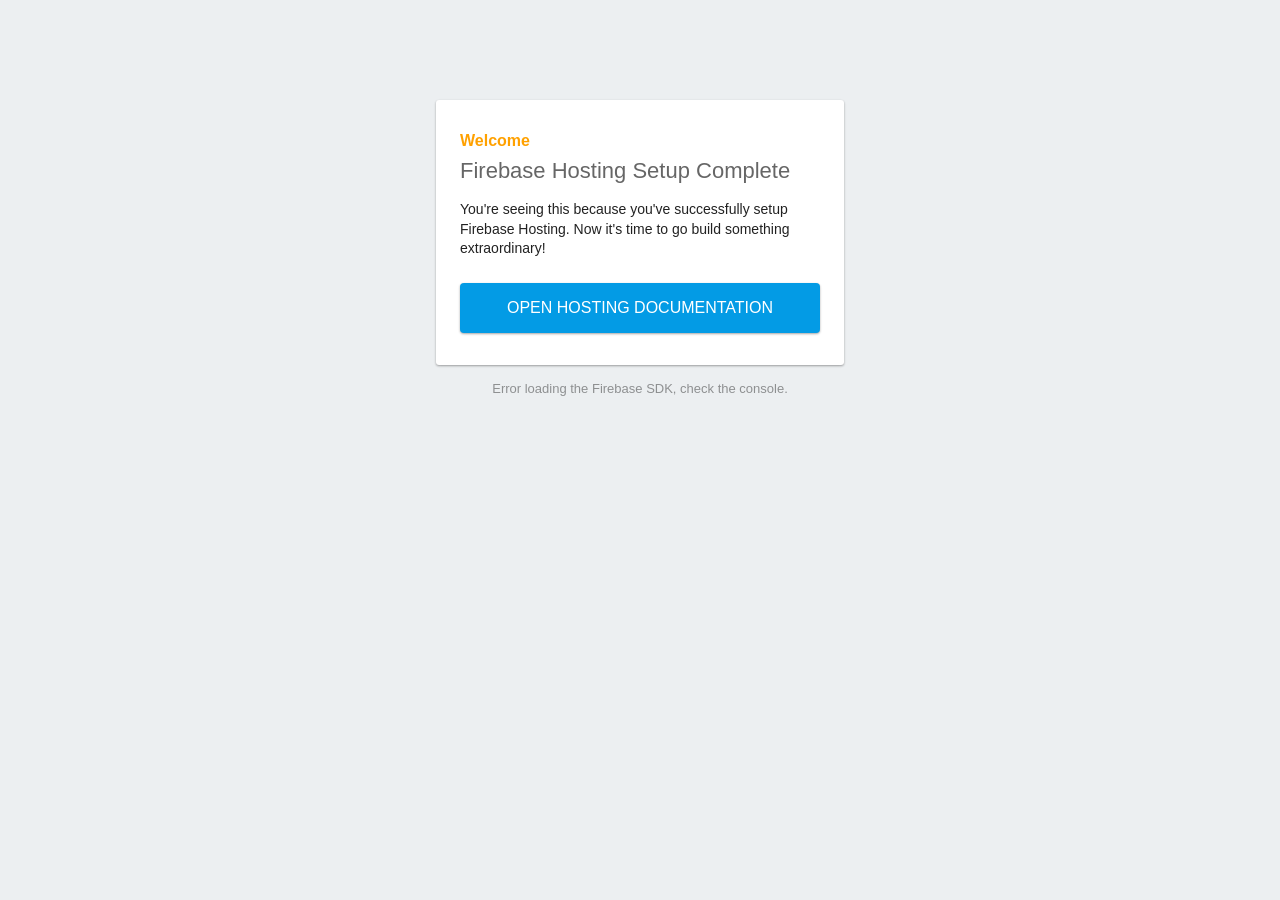
==== index.html @ bc7fb814 "첫 커밋" ====
<!DOCTYPE html>
<html>
  <head>
    <meta charset="utf-8">
    <meta name="viewport" content="width=device-width, initial-scale=1">
    <title>Welcome to Firebase Hosting</title>

    <!-- update the version number as needed -->
    <script defer src="/__/firebase/12.8.0/firebase-app-compat.js"></script>
    <!-- include only the Firebase features as you need -->
    <script defer src="/__/firebase/12.8.0/firebase-auth-compat.js"></script>
    <script defer src="/__/firebase/12.8.0/firebase-database-compat.js"></script>
    <script defer src="/__/firebase/12.8.0/firebase-firestore-compat.js"></script>
    <script defer src="/__/firebase/12.8.0/firebase-functions-compat.js"></script>
    <script defer src="/__/firebase/12.8.0/firebase-messaging-compat.js"></script>
    <script defer src="/__/firebase/12.8.0/firebase-storage-compat.js"></script>
    <script defer src="/__/firebase/12.8.0/firebase-analytics-compat.js"></script>
    <script defer src="/__/firebase/12.8.0/firebase-remote-config-compat.js"></script>
    <script defer src="/__/firebase/12.8.0/firebase-performance-compat.js"></script>
    <!-- 
      initialize the SDK after all desired features are loaded, set useEmulator to false
      to avoid connecting the SDK to running emulators.
    -->
    <script defer src="/__/firebase/init.js?useEmulator=true"></script>

    <style media="screen">
      body { background: #ECEFF1; color: rgba(0,0,0,0.87); font-family: Roboto, Helvetica, Arial, sans-serif; margin: 0; padding: 0; }
      #message { background: white; max-width: 360px; margin: 100px auto 16px; padding: 32px 24px; border-radius: 3px; }
      #message h2 { color: #ffa100; font-weight: bold; font-size: 16px; margin: 0 0 8px; }
      #message h1 { font-size: 22px; font-weight: 300; color: rgba(0,0,0,0.6); margin: 0 0 16px;}
      #message p { line-height: 140%; margin: 16px 0 24px; font-size: 14px; }
      #message a { display: block; text-align: center; background: #039be5; text-transform: uppercase; text-decoration: none; color: white; padding: 16px; border-radius: 4px; }
      #message, #message a { box-shadow: 0 1px 3px rgba(0,0,0,0.12), 0 1px 2px rgba(0,0,0,0.24); }
      #load { color: rgba(0,0,0,0.4); text-align: center; font-size: 13px; }
      @media (max-width: 600px) {
        body, #message { margin-top: 0; background: white; box-shadow: none; }
        body { border-top: 16px solid #ffa100; }
      }
    </style>
  </head>
  <body>
    <div id="message">
      <h2>Welcome</h2>
      <h1>Firebase Hosting Setup Complete</h1>
      <p>You're seeing this because you've successfully setup Firebase Hosting. Now it's time to go build something extraordinary!</p>
      <a target="_blank" href="https://firebase.google.com/docs/hosting/">Open Hosting Documentation</a>
    </div>
    <p id="load">Firebase SDK Loading&hellip;</p>

    <script>
      document.addEventListener('DOMContentLoaded', function() {
        const loadEl = document.querySelector('#load');
        // // 🔥🔥🔥🔥🔥🔥🔥🔥🔥🔥🔥🔥🔥🔥🔥🔥🔥🔥🔥🔥🔥🔥🔥🔥🔥🔥🔥🔥🔥🔥🔥
        // // The Firebase SDK is initialized and available here!
        //
        // firebase.auth().onAuthStateChanged(user => { });
        // firebase.database().ref('/path/to/ref').on('value', snapshot => { });
        // firebase.firestore().doc('/foo/bar').get().then(() => { });
        // firebase.functions().httpsCallable('yourFunction')().then(() => { });
        // firebase.messaging().requestPermission().then(() => { });
        // firebase.storage().ref('/path/to/ref').getDownloadURL().then(() => { });
        // firebase.analytics(); // call to activate
        // firebase.analytics().logEvent('tutorial_completed');
        // firebase.performance(); // call to activate
        //
        // // 🔥🔥🔥🔥🔥🔥🔥🔥🔥🔥🔥🔥🔥🔥🔥🔥🔥🔥🔥🔥🔥🔥🔥🔥🔥🔥🔥🔥🔥🔥🔥

        try {
          let app = firebase.app();
          let features = [
            'auth', 
            'database', 
            'firestore',
            'functions',
            'messaging', 
            'storage', 
            'analytics', 
            'remoteConfig',
            'performance',
          ].filter(feature => typeof app[feature] === 'function');
          loadEl.textContent = `Firebase SDK loaded with ${features.join(', ')}`;
        } catch (e) {
          console.error(e);
          loadEl.textContent = 'Error loading the Firebase SDK, check the console.';
        }
      });
    </script>
  </body>
</html>
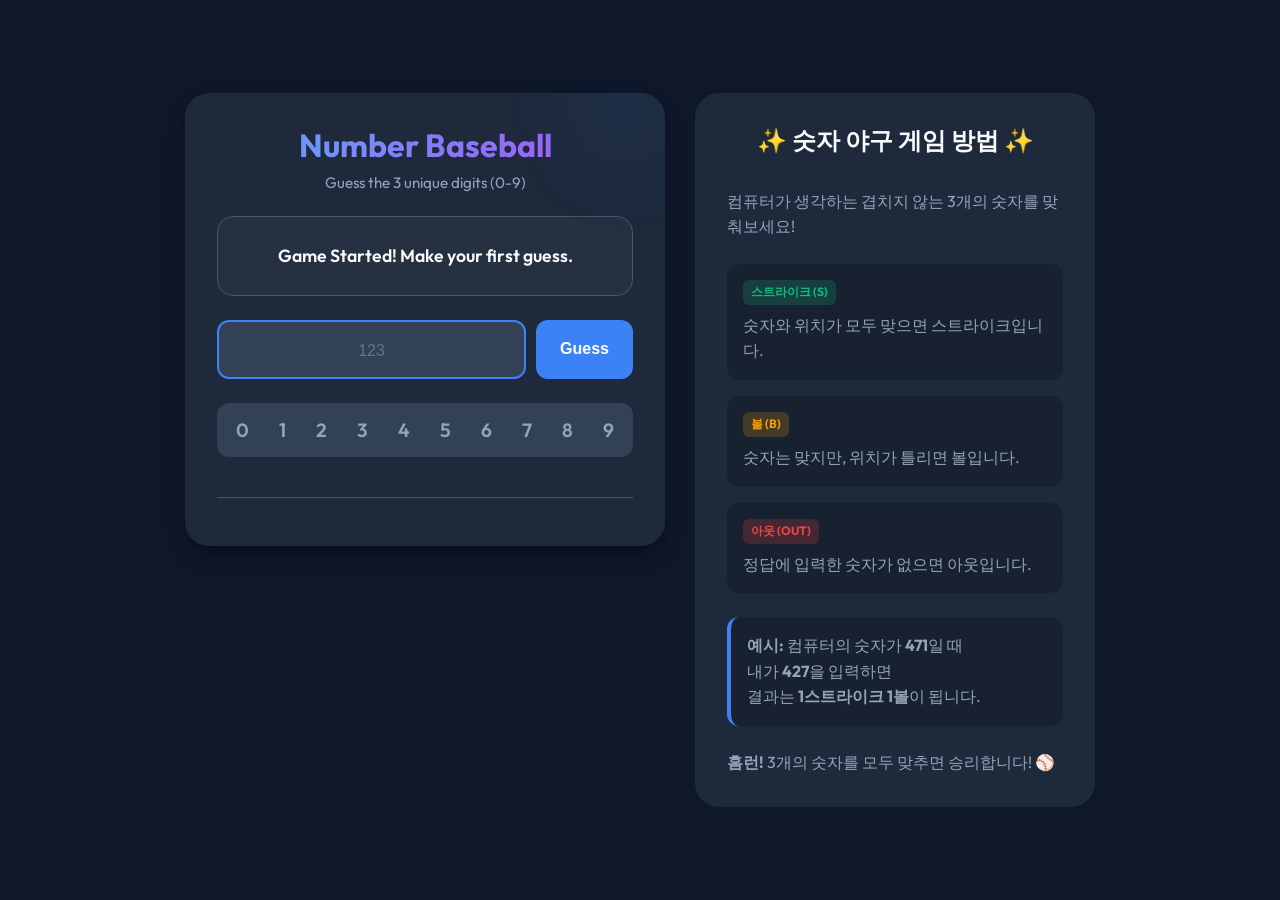
==== commit f4388b4b: "Initial commit" ====
--- a/index.html
+++ b/index.html
@@ -1,89 +1,631 @@
+
 <!DOCTYPE html>
-<html>
-  <head>
-    <meta charset="utf-8">
-    <meta name="viewport" content="width=device-width, initial-scale=1">
-    <title>Welcome to Firebase Hosting</title>
-
-    <!-- update the version number as needed -->
-    <script defer src="/__/firebase/12.8.0/firebase-app-compat.js"></script>
-    <!-- include only the Firebase features as you need -->
-    <script defer src="/__/firebase/12.8.0/firebase-auth-compat.js"></script>
-    <script defer src="/__/firebase/12.8.0/firebase-database-compat.js"></script>
-    <script defer src="/__/firebase/12.8.0/firebase-firestore-compat.js"></script>
-    <script defer src="/__/firebase/12.8.0/firebase-functions-compat.js"></script>
-    <script defer src="/__/firebase/12.8.0/firebase-messaging-compat.js"></script>
-    <script defer src="/__/firebase/12.8.0/firebase-storage-compat.js"></script>
-    <script defer src="/__/firebase/12.8.0/firebase-analytics-compat.js"></script>
-    <script defer src="/__/firebase/12.8.0/firebase-remote-config-compat.js"></script>
-    <script defer src="/__/firebase/12.8.0/firebase-performance-compat.js"></script>
-    <!-- 
-      initialize the SDK after all desired features are loaded, set useEmulator to false
-      to avoid connecting the SDK to running emulators.
-    -->
-    <script defer src="/__/firebase/init.js?useEmulator=true"></script>
-
-    <style media="screen">
-      body { background: #ECEFF1; color: rgba(0,0,0,0.87); font-family: Roboto, Helvetica, Arial, sans-serif; margin: 0; padding: 0; }
-      #message { background: white; max-width: 360px; margin: 100px auto 16px; padding: 32px 24px; border-radius: 3px; }
-      #message h2 { color: #ffa100; font-weight: bold; font-size: 16px; margin: 0 0 8px; }
-      #message h1 { font-size: 22px; font-weight: 300; color: rgba(0,0,0,0.6); margin: 0 0 16px;}
-      #message p { line-height: 140%; margin: 16px 0 24px; font-size: 14px; }
-      #message a { display: block; text-align: center; background: #039be5; text-transform: uppercase; text-decoration: none; color: white; padding: 16px; border-radius: 4px; }
-      #message, #message a { box-shadow: 0 1px 3px rgba(0,0,0,0.12), 0 1px 2px rgba(0,0,0,0.24); }
-      #load { color: rgba(0,0,0,0.4); text-align: center; font-size: 13px; }
-      @media (max-width: 600px) {
-        body, #message { margin-top: 0; background: white; box-shadow: none; }
-        body { border-top: 16px solid #ffa100; }
-      }
+<html lang="ko">
+
+<head>
+    <meta charset="UTF-8">
+    <meta name="viewport" content="width=device-width, initial-scale=1.0">
+    <title>Number Baseball Game</title>
+    <link rel="preconnect" href="https://fonts.googleapis.com">
+    <link rel="preconnect" href="https://fonts.gstatic.com" crossorigin>
+    <link href="https://fonts.googleapis.com/css2?family=Outfit:wght@300;400;600;700&display=swap" rel="stylesheet">
+    <style>
+        :root {
+            --bg-color: #0f172a;
+            --card-bg: #1e293b;
+            --text-primary: #f8fafc;
+            --text-secondary: #94a3b8;
+            --accent-primary: #3b82f6;
+            --accent-hover: #2563eb;
+            --strike-color: #10b981;
+            --ball-color: #f59e0b;
+            --out-color: #ef4444;
+            --input-bg: #334155;
+            --border-color: #475569;
+        }
+
+        * {
+            box-sizing: border-box;
+            margin: 0;
+            padding: 0;
+        }
+
+        body {
+            font-family: 'Outfit', sans-serif;
+            background-color: var(--bg-color);
+            color: var(--text-primary);
+            display: flex;
+            justify-content: center;
+            align-items: center;
+            min-height: 100vh;
+            padding: 20px;
+        }
+
+        .page-wrapper {
+            display: flex;
+            justify-content: center;
+            align-items: flex-start;
+            gap: 30px;
+            width: 100%;
+            max-width: 1000px;
+            padding: 20px;
+        }
+
+        .game-container {
+            background-color: var(--card-bg);
+            border-radius: 24px;
+            box-shadow: 0 10px 25px -5px rgba(0, 0, 0, 0.3), 0 8px 10px -6px rgba(0, 0, 0, 0.3);
+            width: 100%;
+            max-width: 480px;
+            padding: 2rem;
+            display: flex;
+            flex-direction: column;
+            gap: 1.5rem;
+            position: relative;
+            overflow: hidden;
+        }
+
+        .game-container::before {
+            content: '';
+            position: absolute;
+            top: -50px;
+            right: -50px;
+            width: 150px;
+            height: 150px;
+            background: linear-gradient(135deg, var(--accent-primary), transparent);
+            border-radius: 50%;
+            opacity: 0.1;
+            filter: blur(40px);
+            z-index: 0;
+        }
+
+        header {
+            text-align: center;
+            z-index: 1;
+        }
+
+        h1 {
+            font-size: 2rem;
+            font-weight: 700;
+            margin-bottom: 0.5rem;
+            background: linear-gradient(to right, #60a5fa, #a855f7);
+            -webkit-background-clip: text;
+            background-clip: text;
+            color: transparent;
+        }
+
+        .subtitle {
+            color: var(--text-secondary);
+            font-size: 0.95rem;
+        }
+
+        .game-status {
+            text-align: center;
+            background-color: rgba(255, 255, 255, 0.03);
+            padding: 1rem;
+            border-radius: 16px;
+            border: 1px solid var(--border-color);
+            min-height: 80px;
+            display: flex;
+            align-items: center;
+            justify-content: center;
+            font-size: 1.1rem;
+            font-weight: 600;
+            transition: all 0.3s ease;
+        }
+        
+        .eliminated-numbers-container {
+            display: flex;
+            justify-content: center;
+            gap: 10px;
+            padding: 10px;
+            margin-bottom: 1rem;
+            background-color: var(--input-bg);
+            border-radius: 12px;
+        }
+
+        .eliminated-numbers-container span {
+            font-size: 1.2rem;
+            font-weight: 600;
+            color: var(--text-secondary);
+            padding: 5px 10px;
+            border-radius: 8px;
+            transition: all 0.3s ease;
+            cursor: pointer;
+        }
+
+        .eliminated-numbers-container span.eliminated {
+            opacity: 0.3;
+            text-decoration: line-through;
+        }
+
+        .game-status.win {
+            background-color: rgba(16, 185, 129, 0.1);
+            border-color: rgba(16, 185, 129, 0.4);
+            color: #34d399;
+        }
+
+        .input-area {
+            display: flex;
+            gap: 10px;
+            z-index: 1;
+        }
+
+        input[type="text"] {
+            flex: 1;
+            background-color: var(--input-bg);
+            border: 2px solid var(--border-color);
+            border-radius: 12px;
+            padding: 1rem;
+            font-size: 1.25rem;
+            color: white;
+            text-align: center;
+            letter-spacing: 0.5rem;
+            outline: none;
+            transition: border-color 0.2s;
+        }
+
+        input[type="text"]:focus {
+            border-color: var(--accent-primary);
+        }
+
+        input[type="text"]::placeholder {
+            color: #64748b;
+            font-size: 1rem;
+            letter-spacing: normal;
+        }
+
+        button {
+            padding: 0 1.5rem;
+            border-radius: 12px;
+            border: none;
+            font-weight: 600;
+            font-size: 1rem;
+            cursor: pointer;
+            transition: transform 0.1s, background-color 0.2s;
+        }
+
+        #guess-btn {
+            background-color: var(--accent-primary);
+            color: white;
+        }
+
+        #guess-btn:hover {
+            background-color: var(--accent-hover);
+        }
+
+        #guess-btn:active {
+            transform: scale(0.96);
+        }
+
+        #restart-btn {
+            background-color: var(--strike-color);
+            color: white;
+            display: none;
+            /* Hidden by default */
+            box-shadow: 0 4px 12px rgba(16, 185, 129, 0.3);
+        }
+
+        #restart-btn:hover {
+            background-color: #059669;
+            /* Darker green */
+            transform: translateY(-2px);
+        }
+
+        .history-container {
+            flex: 1;
+            overflow-y: auto;
+            max-height: 300px;
+            border-top: 1px solid var(--border-color);
+            padding-top: 1rem;
+            display: flex;
+            flex-direction: column;
+            gap: 0.75rem;
+        }
+
+        .history-container::-webkit-scrollbar {
+            width: 6px;
+        }
+
+        .history-container::-webkit-scrollbar-track {
+            background: transparent;
+        }
+
+        .history-container::-webkit-scrollbar-thumb {
+            background-color: var(--border-color);
+            border-radius: 10px;
+        }
+
+        .history-item {
+            display: flex;
+            justify-content: space-between;
+            align-items: center;
+            background-color: rgba(255, 255, 255, 0.02);
+            padding: 0.75rem 1rem;
+            border-radius: 12px;
+            animation: slideIn 0.3s ease-out;
+            border-left: 4px solid transparent;
+        }
+
+        .history-item.strike-high {
+            border-left-color: var(--strike-color);
+        }
+
+        .history-item.ball-high {
+            border-left-color: var(--ball-color);
+        }
+
+        .history-item.out-high {
+            border-left-color: var(--out-color);
+        }
+
+        .guess-number {
+            font-family: monospace;
+            font-size: 1.2rem;
+            font-weight: 700;
+            letter-spacing: 0.2rem;
+            color: var(--text-primary);
+        }
+
+        .result-badges {
+            display: flex;
+            gap: 8px;
+        }
+
+        .badge {
+            font-size: 0.75rem;
+            font-weight: 700;
+            padding: 4px 8px;
+            border-radius: 6px;
+            text-transform: uppercase;
+        }
+
+        .badge-strike {
+            background-color: rgba(16, 185, 129, 0.2);
+            color: var(--strike-color);
+        }
+
+        .badge-ball {
+            background-color: rgba(245, 158, 11, 0.2);
+            color: var(--ball-color);
+        }
+
+        .badge-out {
+            background-color: rgba(239, 68, 68, 0.2);
+            color: var(--out-color);
+        }
+        
+        .explanation-container {
+            background-color: var(--card-bg);
+            border-radius: 24px;
+            padding: 2rem;
+            width: 100%;
+            max-width: 400px;
+            display: flex;
+            flex-direction: column;
+            gap: 1.5rem;
+            color: var(--text-secondary);
+        }
+
+        .explanation-container h2 {
+            font-size: 1.5rem;
+            font-weight: 700;
+            color: var(--text-primary);
+            text-align: center;
+            margin-bottom: 0.5rem;
+        }
+
+        .explanation-container ul {
+            list-style: none;
+            display: flex;
+            flex-direction: column;
+            gap: 1rem;
+        }
+
+        .explanation-container li {
+            background-color: rgba(0,0,0,0.2);
+            padding: 1rem;
+            border-radius: 12px;
+        }
+
+        .explanation-container li .badge {
+            margin-bottom: 0.5rem;
+            display: inline-block;
+        }
+
+        .explanation-container p {
+            line-height: 1.6;
+        }
+
+        .explanation-container .example {
+            background-color: rgba(0,0,0,0.2);
+            padding: 1rem;
+            border-radius: 12px;
+            border-left: 4px solid var(--accent-primary);
+        }
+        
+        @media (max-width: 900px) {
+            .page-wrapper {
+                flex-direction: column;
+                align-items: center;
+            }
+            .explanation-container {
+                max-width: 480px;
+            }
+        }
+
+        @keyframes slideIn {
+            from {
+                opacity: 0;
+                transform: translateY(10px);
+            }
+
+            to {
+                opacity: 1;
+                transform: translateY(0);
+            }
+        }
+
+        .toast {
+            position: absolute;
+            top: 20px;
+            left: 50%;
+            transform: translateX(-50%) translateY(-100px);
+            background-color: #f87171;
+            color: #fff;
+            padding: 10px 20px;
+            border-radius: 30px;
+            font-size: 0.9rem;
+            box-shadow: 0 4px 12px rgba(0, 0, 0, 0.2);
+            transition: transform 0.3s ease;
+            z-index: 100;
+        }
+
+        .toast.show {
+            transform: translateX(-50%) translateY(0);
+        }
     </style>
-  </head>
-  <body>
-    <div id="message">
-      <h2>Welcome</h2>
-      <h1>Firebase Hosting Setup Complete</h1>
-      <p>You're seeing this because you've successfully setup Firebase Hosting. Now it's time to go build something extraordinary!</p>
-      <a target="_blank" href="https://firebase.google.com/docs/hosting/">Open Hosting Documentation</a>
+</head>
+
+<body>
+
+    <div class="toast" id="toast">Invalid Input</div>
+
+    <div class="page-wrapper">
+        <div class="game-container">
+            <header>
+                <h1>Number Baseball</h1>
+                <p class="subtitle">Guess the 3 unique digits (0-9)</p>
+            </header>
+
+            <div class="game-status" id="game-status">
+                Game Started! Make your first guess.
+            </div>
+
+            <div class="input-area">
+                <input type="text" id="guess-input" maxlength="3" placeholder="123" inputmode="numeric" autocomplete="off">
+                <button id="guess-btn">Guess</button>
+                <button id="restart-btn" style="display:none;">Restart</button>
+            </div>
+            
+            <div class="eliminated-numbers-container" id="eliminated-numbers">
+                <!-- Numbers 0-9 will be generated here -->
+            </div>
+
+            <div class="history-container" id="history-list">
+                <!-- History items will appear here -->
+            </div>
+        </div>
+
+        <div class="explanation-container">
+            <h2>✨ 숫자 야구 게임 방법 ✨</h2>
+            <p>컴퓨터가 생각하는 겹치지 않는 3개의 숫자를 맞춰보세요!</p>
+            <ul>
+                <li>
+                    <span class="badge badge-strike">스트라이크 (S)</span>
+                    <p>숫자와 위치가 모두 맞으면 스트라이크입니다.</p>
+                </li>
+                <li>
+                    <span class="badge badge-ball">볼 (B)</span>
+                    <p>숫자는 맞지만, 위치가 틀리면 볼입니다.</p>
+                </li>
+                <li>
+                    <span class="badge badge-out">아웃 (OUT)</span>
+                    <p>정답에 입력한 숫자가 없으면 아웃입니다.</p>
+                </li>
+            </ul>
+            <p class="example">
+                <strong>예시:</strong> 컴퓨터의 숫자가 <strong>471</strong>일 때<br>
+                내가 <strong>427</strong>을 입력하면<br>
+                결과는 <strong>1스트라이크 1볼</strong>이 됩니다.
+            </p>
+            <p><strong>홈런!</strong> 3개의 숫자를 모두 맞추면 승리합니다! ⚾</p>
+        </div>
     </div>
-    <p id="load">Firebase SDK Loading&hellip;</p>
 
     <script>
-      document.addEventListener('DOMContentLoaded', function() {
-        const loadEl = document.querySelector('#load');
-        // // 🔥🔥🔥🔥🔥🔥🔥🔥🔥🔥🔥🔥🔥🔥🔥🔥🔥🔥🔥🔥🔥🔥🔥🔥🔥🔥🔥🔥🔥🔥🔥
-        // // The Firebase SDK is initialized and available here!
-        //
-        // firebase.auth().onAuthStateChanged(user => { });
-        // firebase.database().ref('/path/to/ref').on('value', snapshot => { });
-        // firebase.firestore().doc('/foo/bar').get().then(() => { });
-        // firebase.functions().httpsCallable('yourFunction')().then(() => { });
-        // firebase.messaging().requestPermission().then(() => { });
-        // firebase.storage().ref('/path/to/ref').getDownloadURL().then(() => { });
-        // firebase.analytics(); // call to activate
-        // firebase.analytics().logEvent('tutorial_completed');
-        // firebase.performance(); // call to activate
-        //
-        // // 🔥🔥🔥🔥🔥🔥🔥🔥🔥🔥🔥🔥🔥🔥🔥🔥🔥🔥🔥🔥🔥🔥🔥🔥🔥🔥🔥🔥🔥🔥🔥
-
-        try {
-          let app = firebase.app();
-          let features = [
-            'auth', 
-            'database', 
-            'firestore',
-            'functions',
-            'messaging', 
-            'storage', 
-            'analytics', 
-            'remoteConfig',
-            'performance',
-          ].filter(feature => typeof app[feature] === 'function');
-          loadEl.textContent = `Firebase SDK loaded with ${features.join(', ')}`;
-        } catch (e) {
-          console.error(e);
-          loadEl.textContent = 'Error loading the Firebase SDK, check the console.';
-        }
-      });
+        // Game State
+        let secretCode = [];
+        let isGameOver = false;
+
+        // DOM Elements
+        const guessInput = document.getElementById('guess-input');
+        const guessBtn = document.getElementById('guess-btn');
+        const restartBtn = document.getElementById('restart-btn');
+        const historyList = document.getElementById('history-list');
+        const gameStatus = document.getElementById('game-status');
+        const toast = document.getElementById('toast');
+        const eliminatedNumbersContainer = document.getElementById('eliminated-numbers');
+
+        // Functions
+        function generateSecretCode() {
+            const digits = Array.from({ length: 10 }, (_, i) => i); // [0, 1, ... 9]
+            const code = [];
+            for (let i = 0; i < 3; i++) {
+                const randomIndex = Math.floor(Math.random() * digits.length);
+                code.push(digits[randomIndex]);
+                digits.splice(randomIndex, 1); // Remove used digit
+            }
+            console.log('Secret (for testing):', code.join('')); // Ease of testing for dev
+            return code;
+        }
+        
+        function renderEliminatedNumbers() {
+            eliminatedNumbersContainer.innerHTML = '';
+            for (let i = 0; i < 10; i++) {
+                const numSpan = document.createElement('span');
+                numSpan.id = `elim-num-${i}`;
+                numSpan.textContent = i;
+                numSpan.addEventListener('click', () => {
+                    numSpan.classList.toggle('eliminated');
+                });
+                eliminatedNumbersContainer.appendChild(numSpan);
+            }
+        }
+
+        function isValidGuess(val) {
+            if (!/^\d{3}$/.test(val)) return { valid: false, msg: "Please enter 3 digits." };
+            const unique = new Set(val.split(''));
+            if (unique.size !== 3) return { valid: false, msg: "Digits must be unique." };
+            return { valid: true };
+        }
+
+        function showToast(msg) {
+            toast.textContent = msg;
+            toast.classList.add('show');
+            setTimeout(() => {
+                toast.classList.remove('show');
+            }, 3000);
+        }
+
+        function calculateResult(guessStr) {
+            const guessArr = guessStr.split('').map(Number);
+            let strikes = 0;
+            let balls = 0;
+
+            for (let i = 0; i < 3; i++) {
+                if (guessArr[i] === secretCode[i]) {
+                    strikes++;
+                } else if (secretCode.includes(guessArr[i])) {
+                    balls++;
+                }
+            }
+
+            return { strikes, balls, isOut: strikes === 0 && balls === 0 };
+        }
+
+        function addHistoryItem(guess, result) {
+            const item = document.createElement('div');
+            item.className = 'history-item';
+
+            if (result.strikes === 3) item.classList.add('strike-high');
+            else if (result.isOut) item.classList.add('out-high');
+            else if (result.strikes > 0) item.classList.add('strike-high');
+            else item.classList.add('ball-high');
+
+            let badgesHtml = '';
+            if (result.isOut) {
+                badgesHtml = `<span class="badge badge-out">OUT</span>`;
+            } else {
+                if (result.strikes > 0) badgesHtml += `<span class="badge badge-strike">${result.strikes} S</span>`;
+                if (result.balls > 0) badgesHtml += `<span class="badge badge-ball">${result.balls} B</span>`;
+            }
+
+            item.innerHTML = `
+                <span class="guess-number">${guess}</span>
+                <div class="result-badges">${badgesHtml}</div>
+            `;
+
+            historyList.insertBefore(item, historyList.firstChild);
+        }
+        
+        function updateEliminatedNumbers(guess, result) {
+            if (result.isOut) {
+                const guessArr = guess.split('');
+                guessArr.forEach(digit => {
+                    const numElement = document.getElementById(`elim-num-${digit}`);
+                    if (numElement && !numElement.classList.contains('eliminated')) {
+                        numElement.classList.add('eliminated');
+                    }
+                });
+            }
+        }
+
+        function endGame(win) {
+            isGameOver = true;
+            guessInput.disabled = true;
+            guessBtn.style.display = 'none';
+            restartBtn.style.display = 'block';
+
+            if (win) {
+                gameStatus.textContent = "🎉 HOMERUN! You Win!";
+                gameStatus.classList.add('win');
+            } else {
+                gameStatus.textContent = "Game Over. The number was " + secretCode.join('');
+            }
+        }
+
+        function handleGuess() {
+            if (isGameOver) return;
+
+            const val = guessInput.value;
+            const validation = isValidGuess(val);
+
+            if (!validation.valid) {
+                showToast(validation.msg);
+                shakeInput();
+                return;
+            }
+
+            const result = calculateResult(val);
+            addHistoryItem(val, result);
+            updateEliminatedNumbers(val, result);
+
+            if (result.strikes === 3) {
+                endGame(true);
+            } else {
+                gameStatus.textContent = `${result.strikes} Strike, ${result.balls} Ball`;
+                guessInput.value = '';
+                guessInput.focus();
+            }
+        }
+
+        function shakeInput() {
+            guessInput.style.transform = "translateX(5px)";
+            setTimeout(() => {
+                guessInput.style.transform = "translateX(-5px)";
+                setTimeout(() => {
+                    guessInput.style.transform = "none";
+                }, 100);
+            }, 100);
+        }
+
+        function initGame() {
+            secretCode = generateSecretCode();
+            isGameOver = false;
+            guessInput.disabled = false;
+            guessInput.value = '';
+            historyList.innerHTML = '';
+            gameStatus.textContent = "Game Started! Make your first guess.";
+            gameStatus.classList.remove('win');
+            
+            renderEliminatedNumbers();
+
+            guessBtn.style.display = 'block';
+            restartBtn.style.display = 'none';
+            guessInput.focus();
+        }
+
+        guessBtn.addEventListener('click', handleGuess);
+        restartBtn.addEventListener('click', initGame);
+
+        guessInput.addEventListener('keypress', (e) => {
+            if (e.key === 'Enter') handleGuess();
+        });
+
+        initGame();
+
     </script>
-  </body>
+</body>
+
 </html>
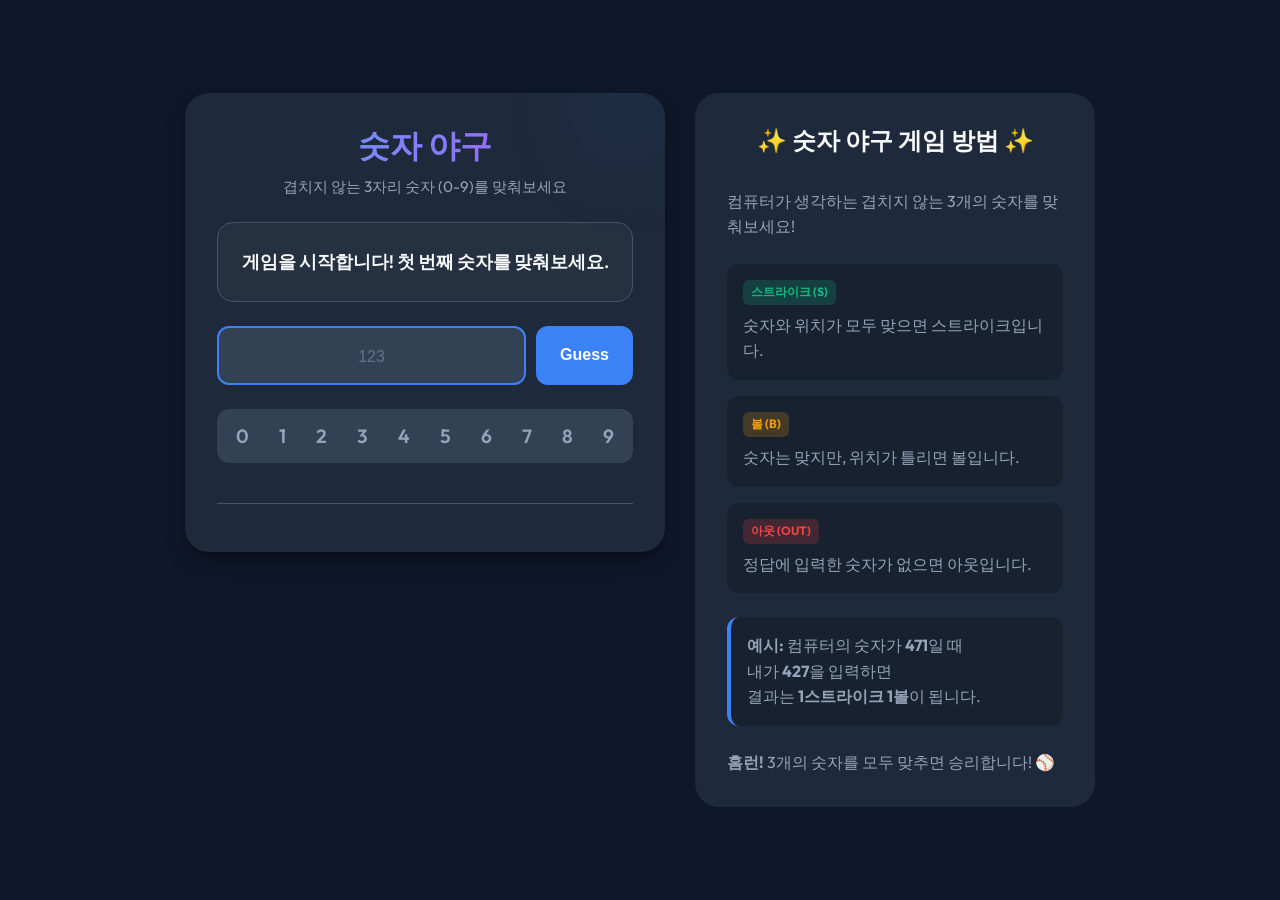
==== commit 45470c53: "UI 텍스트 한글화" ====
--- a/index.html
+++ b/index.html
@@ -5,7 +5,7 @@
 <head>
     <meta charset="UTF-8">
     <meta name="viewport" content="width=device-width, initial-scale=1.0">
-    <title>Number Baseball Game</title>
+    <title>숫자 야구 게임</title>
     <link rel="preconnect" href="https://fonts.googleapis.com">
     <link rel="preconnect" href="https://fonts.gstatic.com" crossorigin>
     <link href="https://fonts.googleapis.com/css2?family=Outfit:wght@300;400;600;700&display=swap" rel="stylesheet">
@@ -389,17 +389,17 @@
 
 <body>
 
-    <div class="toast" id="toast">Invalid Input</div>
+    <div class="toast" id="toast">잘못된 입력입니다</div>
 
     <div class="page-wrapper">
         <div class="game-container">
             <header>
-                <h1>Number Baseball</h1>
-                <p class="subtitle">Guess the 3 unique digits (0-9)</p>
+                <h1>숫자 야구</h1>
+                <p class="subtitle">겹치지 않는 3자리 숫자 (0-9)를 맞춰보세요</p>
             </header>
 
             <div class="game-status" id="game-status">
-                Game Started! Make your first guess.
+                게임 시작! 첫 번째 추측을 해보세요.
             </div>
 
             <div class="input-area">
@@ -484,9 +484,9 @@
         }
 
         function isValidGuess(val) {
-            if (!/^\d{3}$/.test(val)) return { valid: false, msg: "Please enter 3 digits." };
+            if (!/^\d{3}$/.test(val)) return { valid: false, msg: "3자리 숫자를 입력해주세요." };
             const unique = new Set(val.split(''));
-            if (unique.size !== 3) return { valid: false, msg: "Digits must be unique." };
+            if (unique.size !== 3) return { valid: false, msg: "숫자는 중복될 수 없습니다." };
             return { valid: true };
         }
 
@@ -525,7 +525,7 @@
 
             let badgesHtml = '';
             if (result.isOut) {
-                badgesHtml = `<span class="badge badge-out">OUT</span>`;
+                badgesHtml = `<span class="badge badge-out">아웃</span>`;
             } else {
                 if (result.strikes > 0) badgesHtml += `<span class="badge badge-strike">${result.strikes} S</span>`;
                 if (result.balls > 0) badgesHtml += `<span class="badge badge-ball">${result.balls} B</span>`;
@@ -558,10 +558,10 @@
             restartBtn.style.display = 'block';
 
             if (win) {
-                gameStatus.textContent = "🎉 HOMERUN! You Win!";
+                gameStatus.textContent = "🎉 홈런! 승리했습니다!";
                 gameStatus.classList.add('win');
             } else {
-                gameStatus.textContent = "Game Over. The number was " + secretCode.join('');
+                gameStatus.textContent = "게임 종료. 정답은 " + secretCode.join('') + "였습니다.";
             }
         }
 
@@ -584,7 +584,11 @@
             if (result.strikes === 3) {
                 endGame(true);
             } else {
-                gameStatus.textContent = `${result.strikes} Strike, ${result.balls} Ball`;
+                if (result.isOut) {
+                    gameStatus.textContent = '아웃';
+                } else {
+                    gameStatus.textContent = `${result.strikes} 스트라이크, ${result.balls} 볼`;
+                }
                 guessInput.value = '';
                 guessInput.focus();
             }
@@ -606,7 +610,7 @@
             guessInput.disabled = false;
             guessInput.value = '';
             historyList.innerHTML = '';
-            gameStatus.textContent = "Game Started! Make your first guess.";
+            gameStatus.textContent = "게임을 시작합니다! 첫 번째 숫자를 맞춰보세요.";
             gameStatus.classList.remove('win');
             
             renderEliminatedNumbers();
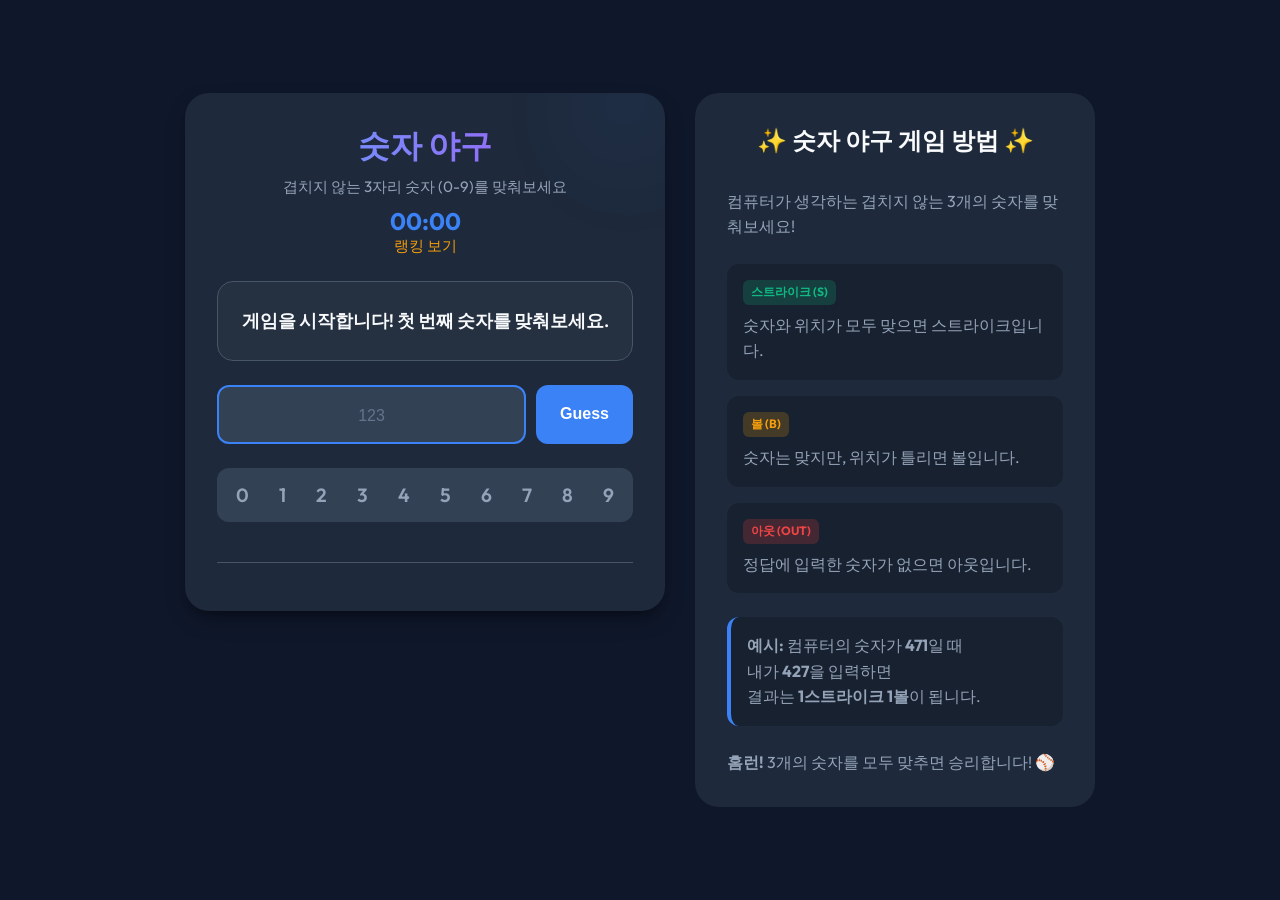
==== commit 2bf8c4d5: "feat: Add timer, victory page, and ranking system" ====
--- a/index.html
+++ b/index.html
@@ -99,6 +99,13 @@
             font-size: 0.95rem;
         }
 
+        #timer {
+            color: var(--accent-primary);
+            font-size: 1.5rem;
+            font-weight: 700;
+            margin-top: 0.5rem;
+        }
+
         .game-status {
             text-align: center;
             background-color: rgba(255, 255, 255, 0.03);
@@ -396,6 +403,8 @@
             <header>
                 <h1>숫자 야구</h1>
                 <p class="subtitle">겹치지 않는 3자리 숫자 (0-9)를 맞춰보세요</p>
+                <div id="timer" class="subtitle">00:00</div>
+                <p class="subtitle"><a href="rankings.html" style="color: var(--ball-color); text-decoration: none;">랭킹 보기</a></p>
             </header>
 
             <div class="game-status" id="game-status">
@@ -447,6 +456,10 @@
         // Game State
         let secretCode = [];
         let isGameOver = false;
+        let timerInterval = null;
+        let startTime = 0;
+        let elapsedTime = 0;
+        let timerStarted = false;
 
         // DOM Elements
         const guessInput = document.getElementById('guess-input');
@@ -456,8 +469,31 @@
         const gameStatus = document.getElementById('game-status');
         const toast = document.getElementById('toast');
         const eliminatedNumbersContainer = document.getElementById('eliminated-numbers');
+        const timer = document.getElementById('timer');
 
         // Functions
+        function startTimer() {
+            if (timerStarted) return;
+            timerStarted = true;
+            startTime = Date.now() - elapsedTime;
+            timerInterval = setInterval(() => {
+                elapsedTime = Date.now() - startTime;
+                const formattedTime = new Date(elapsedTime).toISOString().substr(14, 5);
+                timer.textContent = formattedTime;
+            }, 1000);
+        }
+
+        function stopTimer() {
+            clearInterval(timerInterval);
+        }
+
+        function resetTimer() {
+            stopTimer();
+            elapsedTime = 0;
+            timerStarted = false;
+            timer.textContent = "00:00";
+        }
+
         function generateSecretCode() {
             const digits = Array.from({ length: 10 }, (_, i) => i); // [0, 1, ... 9]
             const code = [];
@@ -552,14 +588,14 @@
         }
 
         function endGame(win) {
+            stopTimer();
             isGameOver = true;
             guessInput.disabled = true;
             guessBtn.style.display = 'none';
             restartBtn.style.display = 'block';
 
             if (win) {
-                gameStatus.textContent = "🎉 홈런! 승리했습니다!";
-                gameStatus.classList.add('win');
+                window.location.href = `victory.html?time=${elapsedTime}`;
             } else {
                 gameStatus.textContent = "게임 종료. 정답은 " + secretCode.join('') + "였습니다.";
             }
@@ -567,6 +603,7 @@
 
         function handleGuess() {
             if (isGameOver) return;
+            startTimer();
 
             const val = guessInput.value;
             const validation = isValidGuess(val);
@@ -605,6 +642,7 @@
         }
 
         function initGame() {
+            resetTimer();
             secretCode = generateSecretCode();
             isGameOver = false;
             guessInput.disabled = false;
@@ -632,4 +670,4 @@
     </script>
 </body>
 
-</html>
+</html>
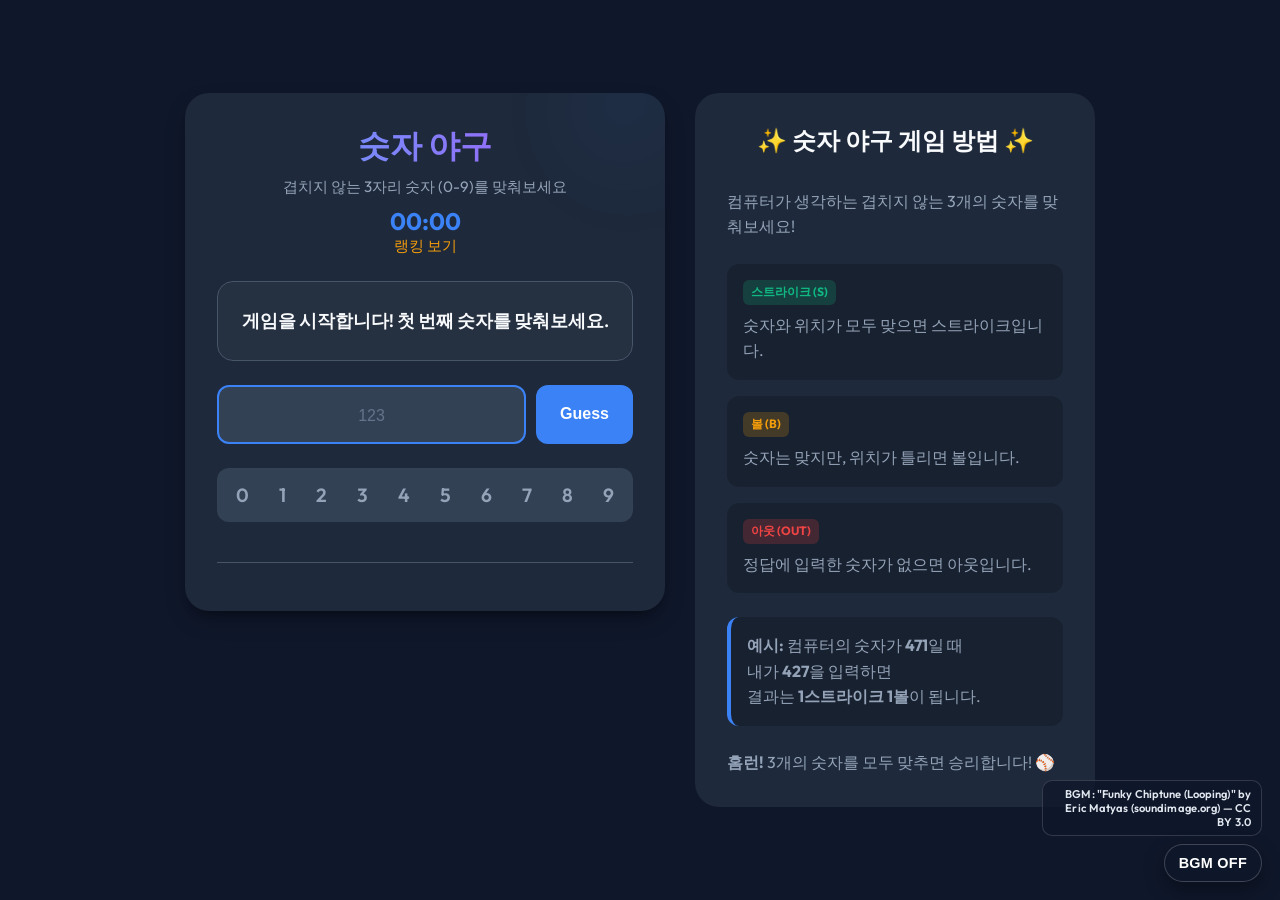
==== commit 7ace764e: "Add retro arcade BGM" ====
--- a/index.html
+++ b/index.html
@@ -9,6 +9,7 @@
     <link rel="preconnect" href="https://fonts.googleapis.com">
     <link rel="preconnect" href="https://fonts.gstatic.com" crossorigin>
     <link href="https://fonts.googleapis.com/css2?family=Outfit:wght@300;400;600;700&display=swap" rel="stylesheet">
+    <link rel="stylesheet" href="bgm.css">
     <style>
         :root {
             --bg-color: #0f172a;
@@ -32,7 +33,12 @@
 
         body {
             font-family: 'Outfit', sans-serif;
-            background-color: var(--bg-color);
+            background-image: url('number_baseball_cartoon_bg_1770187211037.png');
+            background-size: cover;
+            background-position: center;
+            background-attachment: fixed; /* Make the background fixed */
+            background-color: var(--bg-color); /* Still used for blend mode */
+            background-blend-mode: overlay; /* Blend with the background-color */
             color: var(--text-primary);
             display: flex;
             justify-content: center;
@@ -452,6 +458,9 @@
         </div>
     </div>
 
+    <audio id="bgm" src="assets/audio/retro-arcade.ogg" loop preload="metadata"></audio>
+    <button id="bgm-toggle" class="bgm-toggle" type="button" aria-pressed="false">BGM OFF</button>
+    <div class="bgm-credit">BGM: "Funky Chiptune (Looping)" by Eric Matyas (soundimage.org) — CC BY 3.0</div>
     <script>
         // Game State
         let secretCode = [];
@@ -668,6 +677,7 @@
         initGame();
 
     </script>
+    <script src="bgm.js"></script>
 </body>
 
-</html>+</html>
--- a/bgm.css
+++ b/bgm.css
@@ -0,0 +1,60 @@
+.bgm-toggle {
+    position: fixed;
+    right: 18px;
+    bottom: 18px;
+    z-index: 10000;
+    background: rgba(15, 23, 42, 0.85);
+    color: #ffffff;
+    border: 1px solid rgba(255, 255, 255, 0.2);
+    border-radius: 999px;
+    padding: 10px 14px;
+    font-size: 0.9rem;
+    font-weight: 700;
+    letter-spacing: 0.02em;
+    box-shadow: 0 8px 20px rgba(0, 0, 0, 0.35);
+    cursor: pointer;
+    transition: transform 0.15s ease, background-color 0.2s ease, border-color 0.2s ease;
+}
+
+.bgm-toggle:hover {
+    transform: translateY(-1px);
+    background: rgba(30, 41, 59, 0.9);
+    border-color: rgba(255, 255, 255, 0.35);
+}
+
+.bgm-toggle.is-on {
+    background: rgba(59, 130, 246, 0.9);
+    border-color: rgba(59, 130, 246, 0.9);
+}
+
+.bgm-credit {
+    position: fixed;
+    right: 18px;
+    bottom: 64px;
+    z-index: 9999;
+    background: rgba(15, 23, 42, 0.75);
+    color: #e2e8f0;
+    border: 1px solid rgba(255, 255, 255, 0.15);
+    border-radius: 10px;
+    padding: 6px 10px;
+    font-size: 0.7rem;
+    font-weight: 600;
+    letter-spacing: 0.01em;
+    max-width: 220px;
+    text-align: right;
+}
+
+@media (max-width: 640px) {
+    .bgm-toggle {
+        right: 12px;
+        bottom: 12px;
+        padding: 8px 12px;
+        font-size: 0.85rem;
+    }
+
+    .bgm-credit {
+        right: 12px;
+        bottom: 52px;
+        max-width: 180px;
+    }
+}
